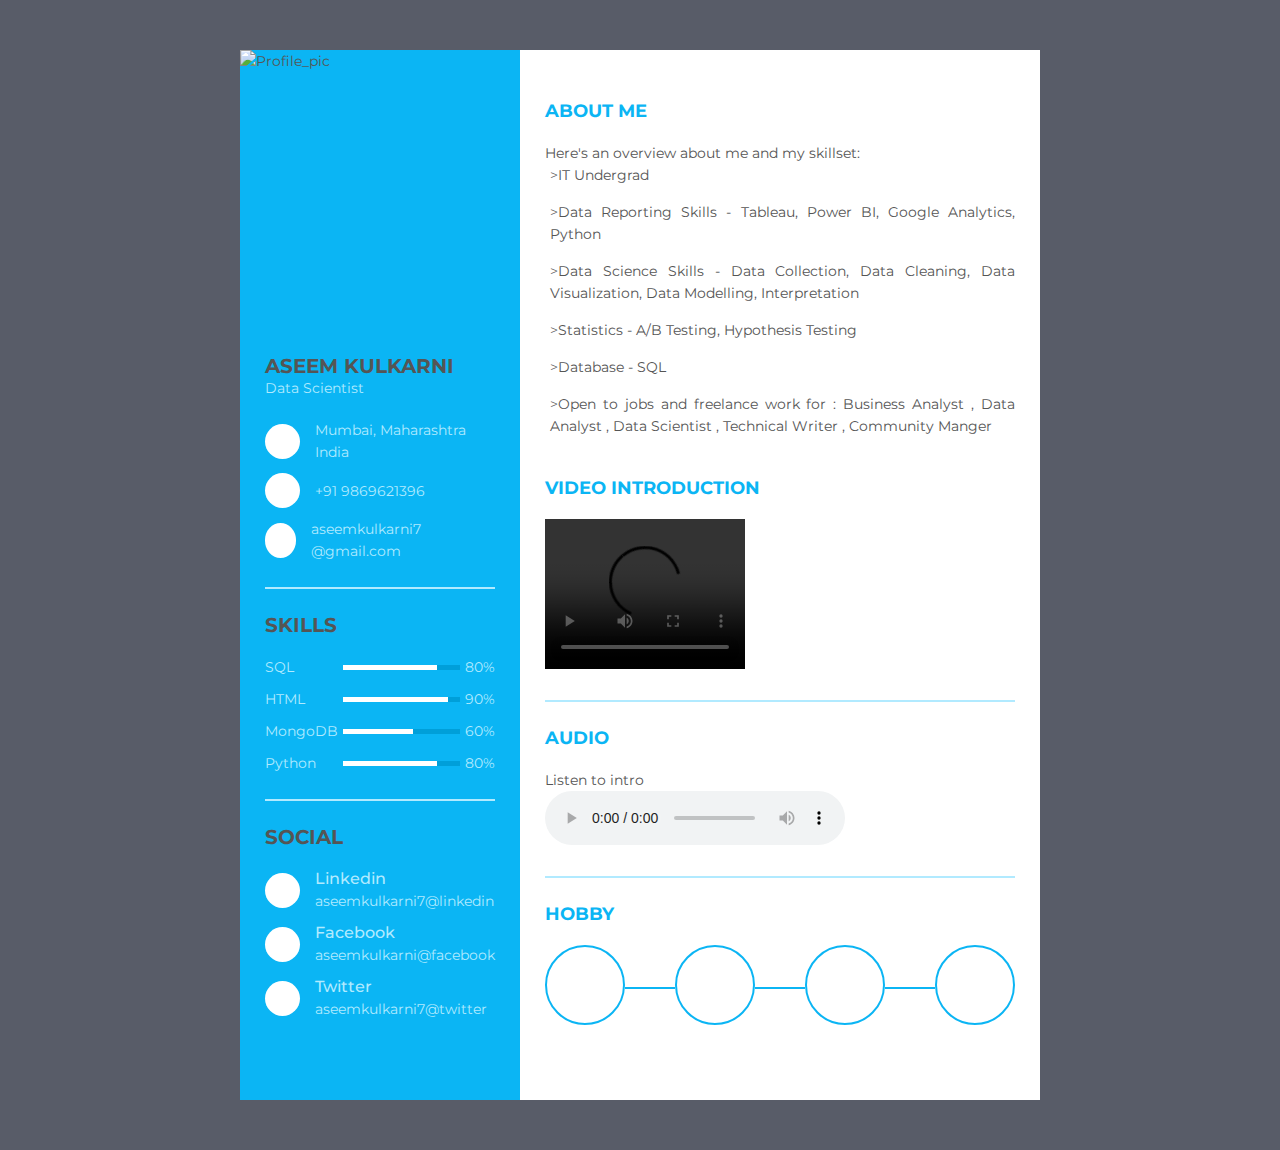
==== Profile/Assignment1.html @ b02bce8e "Add files via upload" ====
<!DOCTYPE html>
<html lang="en">
  <head>
    <meta charset="UTF-8" />
    <meta http-equiv="X-UA-Compatible" content="IE=edge" />
    <meta name="viewport" content="width=device-width, initial-scale=1.0" />
    <title>Profile Page</title>
    <link rel="stylesheet" href="style.css" />
    <link
      rel="stylesheet"
      href="https://use.fontawesome.com/releases/v5.5.0/css/all.css"
      integrity="sha384-B4dIYHKNBt8Bc12p+WXckhzcICo0wtJAoU8YZTY5qE0Id1GSseTk6S+L3BlXeVIU"
      crossorigin="anonymous"
    />
  </head>
  <body>
    <div class="resume">
      <div class="resume_left">
        <div class="resume_profile">
          <img src="Images/image.jpeg" alt="Profile_pic" />
        </div>
        <div class="resume_content">
          <div class="resume_item resume_info">
            <div class="title">
              <p class="bold">aseem kulkarni</p>
              <p class="regular">Data Scientist</p>
            </div>
            <ul>
              <li>
                <div class="icon"><i class="fas fa-map-signs"></i></div>
                <div class="data">
                  Mumbai, Maharashtra <br />
                  India
                </div>
              </li>
              <li>
                <div class="icon">
                  <i class="fas fa-mobile-alt" aria-hidden="true"></i>
                </div>
                <div class="data">+91 9869621396</div>
              </li>
              <li>
                <div class="icon">
                  <i class="fas fa-envelope" aria-hidden="true"></i>
                </div>
                <div class="data">aseemkulkarni7 @gmail.com</div>
              </li>
            </ul>
          </div>
          <div class="resume_item resume_skills">
            <div class="title">
              <p class="bold">skills</p>
            </div>
            <ul>
              <li>
                <div class="skill_name">SQL</div>
                <div class="skill_progress">
                  <span style="width: 80%"></span>
                </div>
                <div class="skill_per">80%</div>
              </li>
              <li>
                <div class="skill_name">HTML</div>
                <div class="skill_progress">
                  <span style="width: 90%"></span>
                </div>
                <div class="skill_per">90%</div>
              </li>
              <li>
                <div class="skill_name">MongoDB</div>
                <div class="skill_progress">
                  <span style="width: 60%"></span>
                </div>
                <div class="skill_per">60%</div>
              </li>
              <li>
                <div class="skill_name">Python</div>
                <div class="skill_progress">
                  <span style="width: 80%"></span>
                </div>
                <div class="skill_per">80%</div>
              </li>
            </ul>
          </div>
          <div class="resume_item resume_social">
            <div class="title">
              <p class="bold">Social</p>
            </div>
            <ul>
              <li>
                <div class="icon">
                  <i class="fab fa-linkedin" aria-hidden="true"></i>
                </div>
                <div class="data">
                  <p class="semi_bold">Linkedin</p>
                  <p>aseemkulkarni7@linkedin</p>
                </div>
              </li>
              <li>
                <div class="icon">
                  <i class="fab fa-facebook" aria-hidden="true"></i>
                </div>
                <div class="data">
                  <p class="semi_bold">Facebook</p>
                  <p>aseemkulkarni@facebook</p>
                </div>
              </li>
              <li>
                <div class="icon">
                  <i class="fab fa-twitter" aria-hidden="true"></i>
                </div>
                <div class="data">
                  <p class="semi_bold">Twitter</p>
                  <p>aseemkulkarni7@twitter</p>
                </div>
              </li>
            </ul>
          </div>
        </div>
      </div>
      <div class="resume_right">
        <div class="resume_item resume_about">
          <div class="title">
            <p class="bold">About Me</p>
          </div>
          <p class="bol">
            Here's an overview about me and my skillset: 
            <p class="semi_bol"> >IT Undergrad </p>
            <p class="semi_bol"> >Data Reporting Skills - Tableau, Power BI, Google Analytics, Python </p>
            <p class="semi_bol"> >Data Science Skills - Data Collection, Data Cleaning, Data 
                  Visualization, Data Modelling, Interpretation </p>
            <p class="semi_bol"> >Statistics - A/B Testing, Hypothesis Testing </p>
            <p class="semi_bol"> >Database - SQL  </p>
            <p class="semi_bol"> >Open to jobs and freelance work for : Business Analyst , Data Analyst , Data Scientist , Technical Writer , Community Manger </p>
          </p>
          <div class="resume_item resume_video">
            <div class="title">
              <p class="bold">Video Introduction</p>
            </div>
              <video controls width="200">
                <source src="Videos/Video.mp4" type="video/mp4"/> 
              </video>
            </div>
            <div class="resume_item resume_audio">
              <div class="title">
                <p class="bold">Audio</p>
              </div>
              <figure>
                <figcaption>Listen to intro</figcaption>
                <audio controls src="Audio/audio.mpeg">
                </audio>
              </figure>
              </div>
        <div class="resume_item resume_hobby">
          <div class="title">
            <p class="bold">Hobby</p>
          </div>
          <ul>
            <li><i class="fas fa-book" aria-hidden="true"></i></li>
            <li><i class="fas fa-gamepad" aria-hidden="true"></i></li>
            <li><i class="fas fa-music" aria-hidden="true"></i></li>
            <li><i class="fa-solid fa-suitcase" aria-hidden="true"></i>
            </li>
          </ul>
        </div>
        </div>
      </div>
    </div>
  </body>
</html>
---- Profile/style.css ----
@import url("https://fonts.googleapis.com/css?family=Montserrat:400,500,700&display=swap");

* {
  margin: 0;
  padding: 0;
  box-sizing: border-box;
  list-style: none;
  font-family: "Montserrat", sans-serif;
}

body {
  background: #585c68;
  font-size: 14px;
  line-height: 22px;
  color: #555555;
}

.bold {
  font-weight: 700;
  font-size: 20px;
  text-transform: uppercase;
}

.semi_bold {
  font-weight: 500;
  font-size: 16px;
}

.resume {
  width: 800px;
  height: auto;
  display: flex;
  margin: 50px auto;
}

.resume .resume_left {
  width: 280px;
  background: #0bb5f4;
}

.resume .resume_left .resume_profile {
  width: 100%;
  height: 280px;
}

.resume .resume_left .resume_profile img {
  width: 100%;
  height: 100%;
}

.resume .resume_left .resume_content {
  padding: 0 25px;
}

.resume .title {
  margin-bottom: 20px;
}

.resume .resume_left .regular {
  color: #b1eaff;
}

.resume .resume_item {
  padding: 25px 0;
  border-bottom: 2px solid #b1eaff;
}

.resume .resume_left .resume_item:last-child,
.resume .resume_right .resume_item:last-child {
  border-bottom: 0px;
}

.resume .resume_left ul li {
  display: flex;
  align-items: center;
  margin-bottom: 10px;
}

.resume .resume_left ul li:last-child {
  margin-bottom: 0;
}

.resume .resume_left ul li .icon {
  width: 35px;
  height: 35px;
  background: #fff;
  color: #0bb5f4;
  border-radius: 50%;
  margin-right: 15px;
  font-size: 16px;
  position: relative;
}

.resume .icon i,
.resume .resume_right .resume_hobby ul li i {
  position: absolute;
  top: 50%;
  left: 50%;
  transform: translate(-50%, -50%);
}

.resume .resume_left ul li .data {
  color: #b1eaff;
}

.resume .resume_left .resume_skills ul li {
  color: #b1eaff;
  justify-content: space-between;
}

.resume .resume_left .resume_skills ul li .skill_name {
  width: 50%;
}

.resume .resume_left .resume_skills ul li .skill_progress {
  width: 80%;
  margin: 0 5px;
  height: 5px;
  background: #009fd9;
  position: relative;
}

.resume .resume_left .resume_skills ul li .skill_per {
  width: 18%;
}

.resume .resume_left .resume_skills ul li .skill_progress span {
  position: absolute;
  top: 0;
  left: 0;
  height: 100%;
  background: #fff;
}

.resume .resume_right {
  width: 520px;
  background: #fff;
  padding: 25px;
}

.resume .resume_right .bold {
  color: #0bb5f4;
}

.resume .resume_right .bold {
  font-weight: 500px;
  font-size: 18px;
  position: relative;
}
.resume .resume_right .semi_bol {
  position: relative;
  text-align: justify;
  font-size: 14px;
  margin-bottom: 15px;
  margin-left: 5px;
}

.resume .resume_right .resume_hobby ul {
  display: flex;
  justify-content: space-between;
}

.resume .resume_right .resume_hobby ul li {
  width: 80px;
  height: 80px;
  border: 2px solid #0bb5f4;
  border-radius: 50%;
  position: relative;
  color: #0bb5f4;
}

.resume .resume_right .resume_hobby ul li i {
  font-size: 30px;
}

.resume .resume_right .resume_hobby ul li::before {
  content: "";
  position: absolute;
  top: 40px;
  right: -52px;
  width: 50px;
  height: 2px;
  background: #0bb5f4;
}

.resume .resume_right .resume_hobby ul li:last-child::before {
  display: none;
}
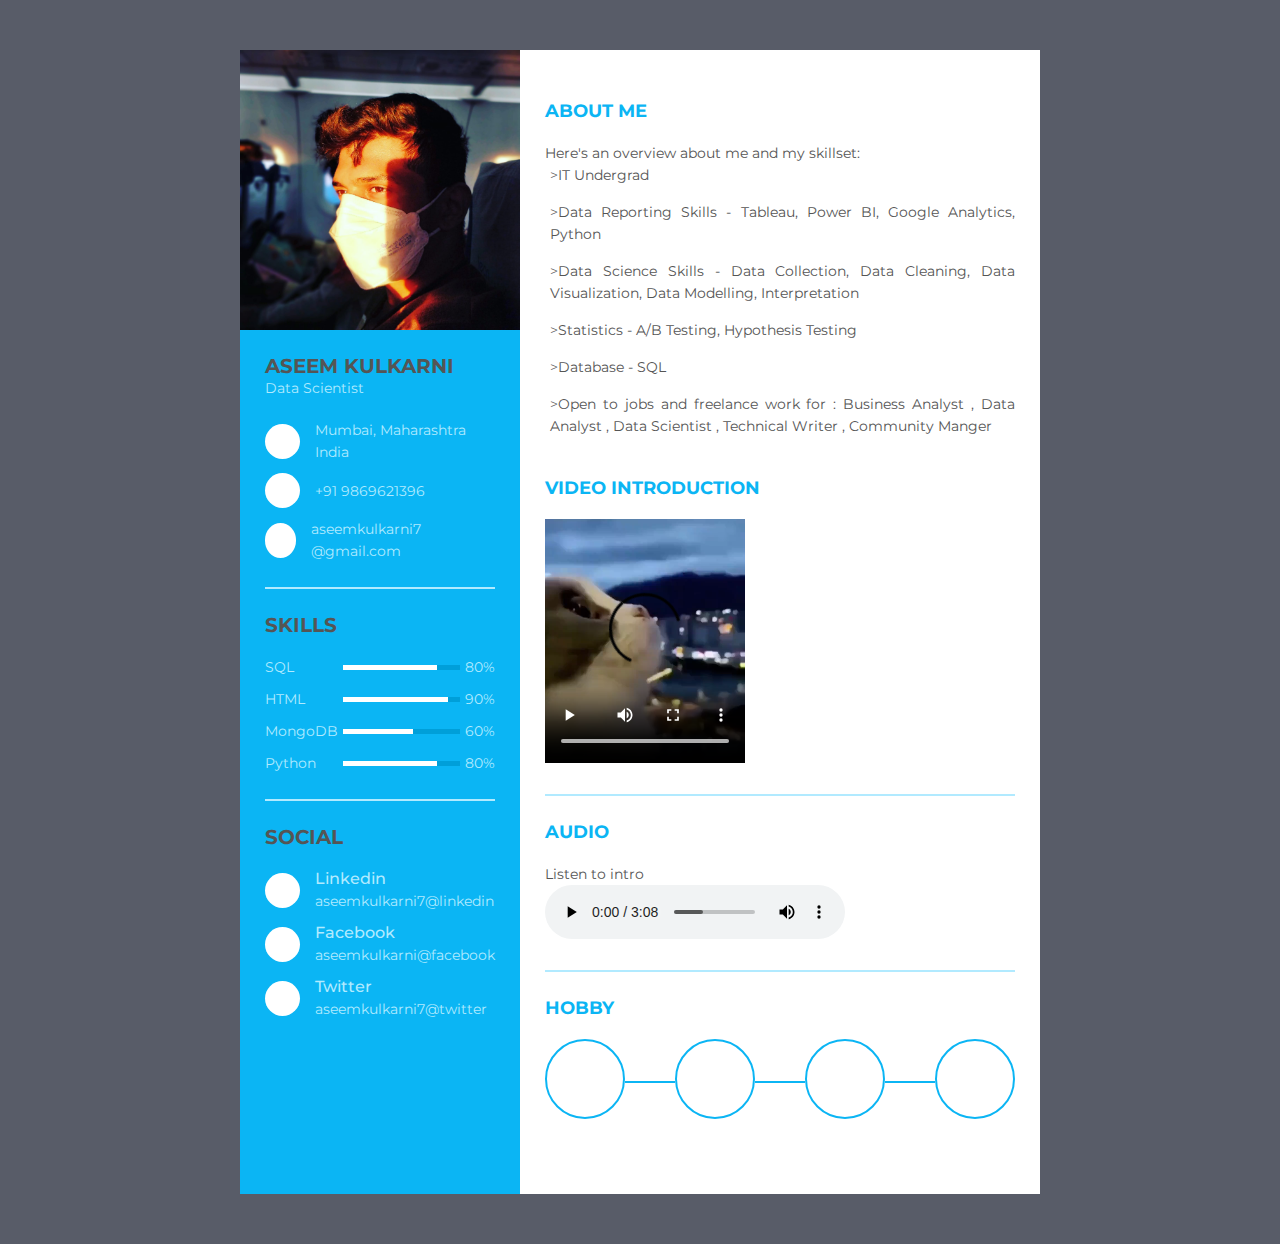
==== commit b71896b5: "Update Assignment1.html" ====
--- a/Profile/Assignment1.html
+++ b/Profile/Assignment1.html
@@ -17,7 +17,7 @@
     <div class="resume">
       <div class="resume_left">
         <div class="resume_profile">
-          <img src="Images/image.jpeg" alt="Profile_pic" />
+          <img src="image.jpeg" alt="Profile_pic" />
         </div>
         <div class="resume_content">
           <div class="resume_item resume_info">
@@ -138,7 +138,7 @@
               <p class="bold">Video Introduction</p>
             </div>
               <video controls width="200">
-                <source src="Videos/Video.mp4" type="video/mp4"/> 
+                <source src="Video.mp4" type="video/mp4"/> 
               </video>
             </div>
             <div class="resume_item resume_audio">
@@ -147,7 +147,7 @@
               </div>
               <figure>
                 <figcaption>Listen to intro</figcaption>
-                <audio controls src="Audio/audio.mpeg">
+                <audio controls src="audio.mpeg">
                 </audio>
               </figure>
               </div>
